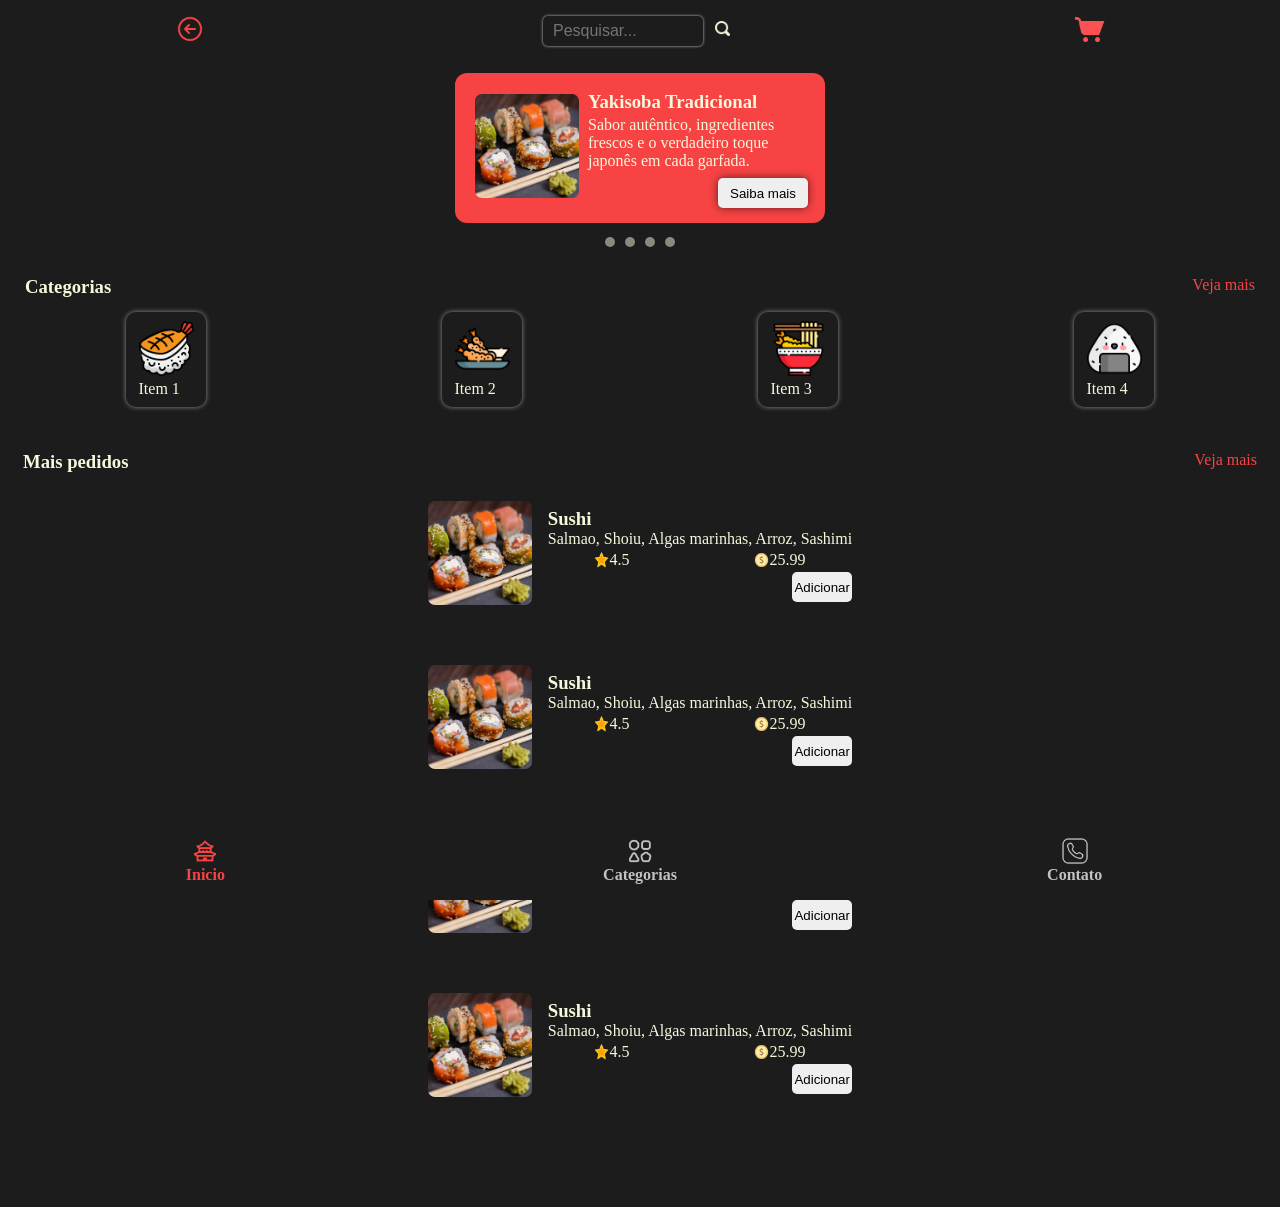
==== cardapio.html @ 361e30d0 "tudo pronto para implementar o js" ====
<!DOCTYPE html>
<html lang="pt-BR">
<head>
  <meta charset="UTF-8">
  <meta name="viewport" content="width=device-width, initial-scale=1.0">
  <link rel="stylesheet" href="layout.css">
  <title>Cardapio - Japan</title>
</head>

<body>
  <header>
    <a href="index.html"><img src="img/voltar.png" alt="voltar"></a>
      <div class="search-container">
        <input type="text" placeholder="Pesquisar...">
        <button><img src="img/search.png" alt="pesquisar"></button>
      </div>
    <a href ="#"><img id="cart" src="img/img-cart.png" alt="cart"></a>
    
    
  </header>
  
  <section class="destaques">
    <div class="carrossel">
  
<!--SLIDE 1-->    
       <div class="slide">
         <div class="img-pratos">
           <img src="img/img1.jpeg" alt="img-prato">
         </div>
        
         <div class="info-slide">
           <div class="info">
              <h3>Yakisoba Tradicional</h3>
              <p>Sabor autêntico, ingredientes frescos e o verdadeiro toque japonês em cada garfada.</p>
           </div>
           
           <div class="btn-slide">
             <button>Saiba mais</button>
           </div>
        </div>
      </div>
      
<!--SLIDE 2-->        
      <div class="slide">
       <div class="img-pratos">
           <img src="img/img2.jpeg" alt="img-prato">
         </div>
        
         <div class="info-slide">
           <div class="info">
              <span><h3>Chef Akira</h3>
              <p>Apaixonado pela culinária japonesa, combina tradição e criatividade para levar o melhor sabor oriental a cada prato.</p></span>
           </div>
           
           <div class="btn-slide">
             <button>Saiba mais</button>
           </div>
        </div>
      </div>
      
<!--SLIDE 3-->  
      <div class="slide">
           <div class="img-pratos">
           <img src="img/img3.jpeg" alt="img-prato">
         </div>
        
         <div class="info-slide">
           <div class="info">
              <h3>Nossa cozinha</h3>
              <p>Onde tradição e qualidade se encontram. Cada prato é preparado com ingredientes frescos e o verdadeiro cuidado japonês.</p>
           </div>
           
           <div class="btn-slide">
             <button>Saiba mais</button>
           </div>
        </div>
      </div>

      
<!--SLIDE 4-->  
      <div class="slide">
        
   <div class="img-pratos">
           <img src="img/img4.jpeg" alt="img-prato">
         </div>
        
         <div class="info-slide">
           <div class="info">
              <span><h3> Cupom Especial</h3>
              <p>Use SUSHI10 e ganhe 10% de desconto no seu pedido! Aproveite o sabor japonês com um toque de economia. </p></span>
           </div>
           
           <div class="btn-slide">
             <button>Saiba mais</button>
           </div>
        </div>
      </div>
  
    </div>
  
    <div class="nav">
      <span></span><span></span><span></span><span></span>
    </div>
  </section>
  
  <nav>
    <div class="titulo-menu">
      <h3>Categorias</h3>
      <a href="categorias.html">Veja mais</a>
    </div>
    
    <section class="container-menu">
      
     <div class="itens-menu"><a href="#">
        <img src="img/sushi.png" alt="item1">
        <p>Item 1</p></a>
      </div>
      
    <div class="itens-menu"><a href="#">
        <img src="img/tempura.png" alt="item2">
        <p>Item 2</p></a>
      </div>
      
    <div class="itens-menu"><a href="#">
        <img src="img/udon.png" alt="item3">
        <p>Item 3</p></a>
      </div>
      
    <div class="itens-menu"><a href="#">
        <img src="img/onigiri.png" alt="item4">
        <p>Item 4</p></a>
      </div>
      

    </section>
  </nav>
  
  <main class="populares">
    <div class="titulo-populares">
      <h3>Mais pedidos</h3>
      <a href="#categorias.html">Veja mais</a>
    </div>
    
 <!--ITEM 1-->   
    <section class="container-populares">
       <div class="img-pratos">
         <img src="img/img1.jpeg" alt="img-prato">
       </div>
        
        <div class="container-info-preco">
           <div class="info">
            <h3>Sushi</h3>
            <p>Salmao, Shoiu, Algas marinhas, Arroz, Sashimi</p>
           </div>
           
           <div class="info-footer">
             <div class="avaliacao">
               <img src="img/star.png" alt="star">
               <p>4.5</p>
             </div>
             
             <div class="preco">
               <img src="img/cifrao.png" alt="cifrao">
               <P>25.99</P>
             </div>
           </div>
           <div class="btn-populares">
             <button>Adicionar</button>
           </div>
        </div>
    </section>
    
 <!--ITEM 2-->   
    <section class="container-populares">
       <div class="img-pratos">
         <img src="img/img1.jpeg" alt="img-prato">
       </div>
        
        <div class="container-info-preco">
           <div class="info">
            <h3>Sushi</h3>
            <p>Salmao, Shoiu, Algas marinhas, Arroz, Sashimi</p>
           </div>
           
           <div class="info-footer">
             <div class="avaliacao">
               <img src="img/star.png" alt="star">
               <p>4.5</p>
             </div>
             
             <div class="preco">
               <img src="img/cifrao.png" alt="cifrao">
               <P>25.99</P>
             </div>
           </div>
           <div class="btn-populares">
             <button>Adicionar</button>
           </div>
        </div>
    </section>
    
  <!--ITEM 3-->     
    <section class="container-populares">
       <div class="img-pratos">
         <img src="img/img1.jpeg" alt="img-prato">
       </div>
        
        <div class="container-info-preco">
           <div class="info">
            <h3>Sushi</h3>
            <p>Salmao, Shoiu, Algas marinhas, Arroz, Sashimi</p>
           </div>
           
           <div class="info-footer">
             <div class="avaliacao">
               <img src="img/star.png" alt="star">
               <p>4.5</p>
             </div>
             
             <div class="preco">
               <img src="img/cifrao.png" alt="cifrao">
               <P>25.99</P>
             </div>
           </div>
           <div class="btn-populares">
             <button>Adicionar</button>
           </div>
        </div>
    </section>
    
 <!--ITEM 4-->   
    <section class="container-populares">
       <div class="img-pratos">
         <img src="img/img1.jpeg" alt="img-prato">
       </div>
        
        <div class="container-info-preco">
           <div class="info">
            <h3>Sushi</h3>
            <p>Salmao, Shoiu, Algas marinhas, Arroz, Sashimi</p>
           </div>
           
           <div class="info-footer">
             <div class="avaliacao">
               <img src="img/star.png" alt="star">
               <p>4.5</p>
             </div>
             
             <div class="preco">
               <img src="img/cifrao.png" alt="cifrao">
               <P>25.99</P>
             </div>
           </div>
           <div class="btn-populares">
             <button>Adicionar</button>
           </div>
        </div>
    </section>
    
  </main>
  <footer>
    <div class="menu-footer"><a href="#">
      <img src="img/home-red.png" alt="home">
      <h4><span>Inicio</span></h4></a>
    </div>
    
    <div class="menu-footer"><a href="Categorias.html">
      <img src="img/categoria-gray.png" alt="categoria">
      <h4>Categorias</h4></a>
    </div>
    
    <div class="menu-footer"><a href="contato.html">
      <img src="img/contato-gray.png" alt="Contato">
      <h4>Contato</h4></a>
    </div>
  </footer>
</body>

</html>
---- layout.css ----
:root {
    --salmon: #f74343;
    --black: #1c1c1c;
    --rice: #f6f8db;
}

* {
  margin: 0;
  padding: 0;
  box-sizing: border-box;
  text-decoration: none;
  border-style: none;
}

input {
  background-color: var(--black);
  box-shadow: 0px 0px 3px rgba(255, 255,255,0.8);
  color: var(--rice);
  padding: 0 10px;
}


a {
  color: var(--salmon);
  outline: none;
  box-shadow: none;
}

body {
  display: flex;
  margin: 3px;
  flex-wrap: wrap;
  background: var(--black);
}

header, 
.destaques,
nav,
main {
  display: flex;
  margin: 3px;
  background: #a1a1a1;
}

header {
  justify-content: space-around;
  align-items: center;
  flex: 1 1 100vw;
  height: 50px;
  background-color: var(--black);
}

header img {
  width: 30px;
}


.search-container input[type="text"] {
      font-size: 12pt;
      height: 30px;
      border-radius: 5px;
      outline: none;
      width: 160px;
      transition: 0.3s;
}

.search-container input[type="text"]:focus {
      border-color: #007BFF;
      width: 200px;
}

.search-container button {
      width: 30px;
      height: 30px;
      border: none;
      background-color: var(--black);
      color: var(--rice);
      border-radius: 5px;
      cursor: pointer;
      font-size: 12pt;
      transition: 0.3s;
      
  }

.search-container button:hover {
      box-shadow: 0px 0px 3px rgba(255, 255, 255, 0.5);
}

.search-container button img {
  width: 15px;
}

#cart {
  width: 30px;
}

.destaques {
  justify-content: center;
  align-items: center;
  flex-direction: column;
  flex: 1 1 100vw;
  height: 200px;
  background: var(--black);
}


.carrossel {
    display: flex;
    overflow-x: auto;
    scroll-snap-type: x proximity;
    scroll-behavior: smooth;
    width: 370px;
    height: 150px;
    border-radius: 12px;
    scrollbar-width: none; /* esconde a barra no Firefox */
  }

.carrossel::-webkit-scrollbar {
    display: none; /* esconde a barra no Chrome */
  }

.slide {
    flex: 0 0 100%;
    scroll-snap-align: start;
    display: flex;
    align-items: center;
    justify-content: center;
    font-size: 12pt;
    color: var(--rice);
    user-select: none;
    gap: 3px;
    padding: 0 17px;
  }
  
  
.img-pratos img {
  width: 110px;
  border-radius: 10px;
  padding: 3px;
}
  
.info-slide h3,
.info-slide p {
    margin: 3px;
}
  
  .info-slide {
    display: flex;
    flex-direction: column;
    gap: 5px;
}

.btn-slide {
  display: flex;
  justify-content: right;
}
  
.btn-slide button {
  
    width: 90px;
    height: 30px;
    border-radius: 5px;
    box-shadow: 0px 0px 8px rgba(0,0,0,0.6);
}
  
  .btn-slide button:hover {
    background-color: var(--salmon);
}

  .slide:nth-child(1) { background: var(--salmon); }
  .slide:nth-child(2) { background: var(--rice); }
  .slide:nth-child(3) { background: var(--salmon); }
  .slide:nth-child(4) { background: var(--rice); }

  /* Pontinhos de navegação */
.nav {
    text-align: center;
    margin-top: 10px;
}
  

.nav span {
    display: inline-block;
    width: 10px;
    height: 10px;
    background: var(--rice);
    opacity: 0.5;
    border-radius: 50%;
    margin: 0 5px;
}

.info span {
  color: var(--black);
}

nav {
  justify-content: center;
  align-items: center;
  flex-wrap: wrap;
  flex: 1 1 100vw;
  height: 150px;
  padding: 2px;
  background-color: var(--black);
}

.titulo-menu {
  display: flex;
  flex: 1 1 100vw;
  justify-content: space-between;
  padding: 0 17px;
}

.titulo-menu h3 {
  color: var(--rice);
}

.itens-menu {
  display: flex;
  justify-content: center;
  align-items: center;
  flex-direction: column;
  width: 80px;
  height: 95px;
  margin: 3px;
  box-shadow: 0px 0px 5px rgba(255, 255, 255, 0.5);
  border-radius: 10px;
  gap: 5px;
}

.itens-menu:hover {
  transform: scale(1.2);
}

.itens-menu img {
  width: 55px;
  
}

.itens-menu p {
  color: var(--rice);
}


.container-menu {
  display: flex;
  flex: 1 1 100vw;
  justify-content: space-around;
}

main {
  flex: 1 1 100vw;
  height: 750px;
  margin-top: 30px;
  background-color: var(--black);
  padding-bottom: 100px;
}

.populares {
  flex-direction: column;
}

.titulo-populares {
  display: flex;
  justify-content: space-between;
  padding: 0 17px;
  color: var(--rice);
}

.container-populares {
  display: flex;
  justify-content: center;
  align-items: center;
  margin: 25px;
  gap: 10px;
}

.container-info-preco {
  display: flex;
  flex-direction: column;
  margin: 3px;
  gap: 3px;
}

.info {
  color: var(--rice);
}

.info-footer {
  display: flex;
  justify-content: space-around;
  gap: 30px;
}

.preco {
  display: flex;
  color: var(--rice);
}

.avaliacao img {
  width: 15px;
  height: auto;
}

.preco img {
  width: 17px;
  height: auto;
}
.avaliacao {
  display: flex;
  color: var(--rice);
}

.btn-populares {
  display: flex;
  justify-content: right;
}

.btn-populares button:hover {
  background-color: var(--salmon);
  transform: scale(1.1);
  box-shadow: 0px 0px 8px rgba(255,255,255,0.5);
}

.container-info-preco button {
  width: 60px;
  height: 30px;
  border-radius: 5px;
  position: right;
}

footer {
  display: flex;
  justify-content: space-around;
  align-items: center;
  
  position: fixed;
  bottom: 0;
  left: 0;
  width: 100vw;
  height: 80px;
  padding: 3px;
  background-color: var(--black);
  gap: 30px;
  
  /*border: 1px solid gold;*/
}

.menu-footer a {
  display: flex;
  width: 60px;
  height: 60px;
  flex-direction: column;
  align-items: center;
  justify-content: center;
  border-radius: 10px;
}

.menu-footer img {
  width: 30px;
}

.menu-footer h4 {
  color: #c5c1c1;
}

span {
  color: var(--salmon);
}
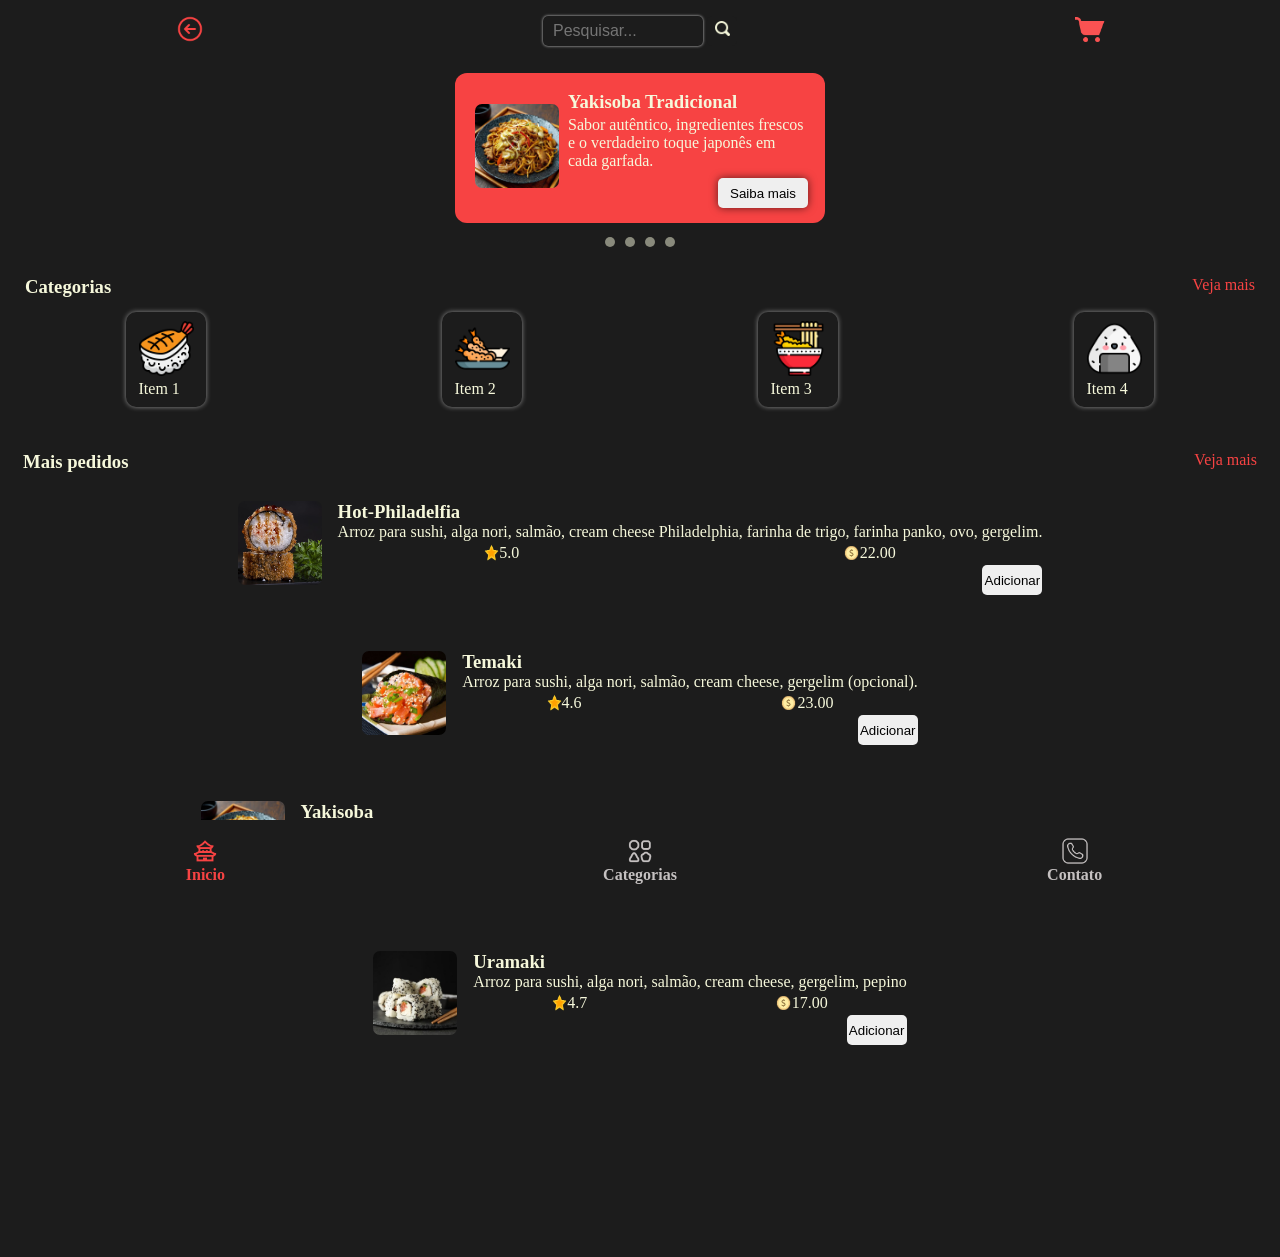
==== commit 6d97e2de: "FINALIZANDO O JAVASCRIPT ADD MECANINCA PARA O FORMULARIO DE SUGESTÕES E PARA O CAMPO DE PESQUISA" ====
--- a/cardapio.html
+++ b/cardapio.html
@@ -3,7 +3,7 @@
 <head>
   <meta charset="UTF-8">
   <meta name="viewport" content="width=device-width, initial-scale=1.0">
-  <link rel="stylesheet" href="layout.css">
+  <link rel="stylesheet" href="cardapio.css">
   <title>Cardapio - Japan</title>
 </head>
 
@@ -14,18 +14,18 @@
         <input type="text" placeholder="Pesquisar...">
         <button><img src="img/search.png" alt="pesquisar"></button>
       </div>
-    <a href ="#"><img id="cart" src="img/img-cart.png" alt="cart"></a>
+    <a href ="cart.html"><img id="cart" src="img/img-cart.png" alt="cart"></a>
     
     
   </header>
-  
+
+<!-- CARROSSEL -->
   <section class="destaques">
     <div class="carrossel">
-  
 <!--SLIDE 1-->    
        <div class="slide">
          <div class="img-pratos">
-           <img src="img/img1.jpeg" alt="img-prato">
+           <img src="img-pratos/yakisoba.jpeg" alt="img-prato">
          </div>
         
          <div class="info-slide">
@@ -102,30 +102,34 @@
       <span></span><span></span><span></span><span></span>
     </div>
   </section>
-  
+ 
+ <!-- MENU RÁPIDO --> 
   <nav>
     <div class="titulo-menu">
       <h3>Categorias</h3>
       <a href="categorias.html">Veja mais</a>
     </div>
-    
     <section class="container-menu">
-      
-     <div class="itens-menu"><a href="#">
+
+<!-- ITEM 1 -->      
+     <div class="itens-menu"><a href="item1.html">
         <img src="img/sushi.png" alt="item1">
         <p>Item 1</p></a>
       </div>
-      
+ 
+ <!-- ITEM 2 -->     
     <div class="itens-menu"><a href="#">
         <img src="img/tempura.png" alt="item2">
         <p>Item 2</p></a>
       </div>
-      
+
+<!-- ITEM 3 -->      
     <div class="itens-menu"><a href="#">
         <img src="img/udon.png" alt="item3">
         <p>Item 3</p></a>
       </div>
-      
+ 
+ <!-- ITEM 4 -->     
     <div class="itens-menu"><a href="#">
         <img src="img/onigiri.png" alt="item4">
         <p>Item 4</p></a>
@@ -134,7 +138,8 @@
 
     </section>
   </nav>
-  
+ 
+ <!-- MAIS PEDIDOS --> 
   <main class="populares">
     <div class="titulo-populares">
       <h3>Mais pedidos</h3>
@@ -142,122 +147,124 @@
     </div>
     
  <!--ITEM 1-->   
-    <section class="container-populares">
-       <div class="img-pratos">
-         <img src="img/img1.jpeg" alt="img-prato">
-       </div>
-        
-        <div class="container-info-preco">
-           <div class="info">
-            <h3>Sushi</h3>
-            <p>Salmao, Shoiu, Algas marinhas, Arroz, Sashimi</p>
-           </div>
-           
-           <div class="info-footer">
-             <div class="avaliacao">
-               <img src="img/star.png" alt="star">
-               <p>4.5</p>
-             </div>
-             
-             <div class="preco">
-               <img src="img/cifrao.png" alt="cifrao">
-               <P>25.99</P>
-             </div>
-           </div>
-           <div class="btn-populares">
+    <section class="container-pratos">
+       <div class="img-pratos" id="img-pratos">
+         <img src="img-pratos/hot.jpeg" alt="img-prato">
+       </div>
+        
+        <div class="container-info-preco">
+           <div class="info">
+            <h3>Hot-Philadelfia</h3>
+            <p>Arroz para sushi, alga nori, salmão, cream cheese Philadelphia, farinha de trigo, farinha panko, ovo, gergelim.</p>
+           </div>
+           
+           <div class="info-footer">
+             <div class="avaliacao">
+               <img src="img/star.png" alt="star">
+               <p>5.0</p>
+             </div>
+             
+             <div class="preco">
+               <img src="img/cifrao.png" alt="cifrao">
+               <P>22.00</P>
+             </div>
+           </div>
+           <div class="btn-pratos">
              <button>Adicionar</button>
            </div>
         </div>
     </section>
     
  <!--ITEM 2-->   
-    <section class="container-populares">
-       <div class="img-pratos">
-         <img src="img/img1.jpeg" alt="img-prato">
-       </div>
-        
-        <div class="container-info-preco">
-           <div class="info">
-            <h3>Sushi</h3>
-            <p>Salmao, Shoiu, Algas marinhas, Arroz, Sashimi</p>
-           </div>
-           
-           <div class="info-footer">
-             <div class="avaliacao">
-               <img src="img/star.png" alt="star">
-               <p>4.5</p>
-             </div>
-             
-             <div class="preco">
-               <img src="img/cifrao.png" alt="cifrao">
-               <P>25.99</P>
-             </div>
-           </div>
-           <div class="btn-populares">
+    <section class="container-pratos">
+       <div class="img-pratos">
+         <img src="img-pratos/temaki.jpeg" alt="img-prato">
+       </div>
+        
+        <div class="container-info-preco">
+           <div class="info">
+            <h3>Temaki</h3>
+            <p>Arroz para sushi, alga nori, salmão, cream cheese, gergelim (opcional).</p>
+           </div>
+           
+           <div class="info-footer">
+             <div class="avaliacao">
+               <img src="img/star.png" alt="star">
+               <p>4.6</p>
+             </div>
+             
+             <div class="preco">
+               <img src="img/cifrao.png" alt="cifrao">
+               <P>23.00</P>
+             </div>
+           </div>
+           <div class="btn-pratos">
              <button>Adicionar</button>
            </div>
         </div>
     </section>
     
   <!--ITEM 3-->     
-    <section class="container-populares">
-       <div class="img-pratos">
-         <img src="img/img1.jpeg" alt="img-prato">
-       </div>
-        
-        <div class="container-info-preco">
-           <div class="info">
-            <h3>Sushi</h3>
-            <p>Salmao, Shoiu, Algas marinhas, Arroz, Sashimi</p>
-           </div>
-           
-           <div class="info-footer">
-             <div class="avaliacao">
-               <img src="img/star.png" alt="star">
-               <p>4.5</p>
-             </div>
-             
-             <div class="preco">
-               <img src="img/cifrao.png" alt="cifrao">
-               <P>25.99</P>
-             </div>
-           </div>
-           <div class="btn-populares">
+    <section class="container-pratos">
+       <div class="img-pratos">
+         <img src="img-pratos/yakisoba.jpeg" alt="img-prato">
+       </div>
+        
+        <div class="container-info-preco">
+           <div class="info">
+            <h3>Yakisoba</h3>
+            <p>Macarrão para yakisoba, camarão, repolho, cenoura, brócolis, cebola, shoyu, molho de ostra, óleo de gergelim (opcional).</p>
+           </div>
+           
+           <div class="info-footer">
+             <div class="avaliacao">
+               <img src="img/star.png" alt="star">
+               <p>4.8</p>
+             </div>
+             
+             <div class="preco">
+               <img src="img/cifrao.png" alt="cifrao">
+               <P>27.00</P>
+             </div>
+           </div>
+           <div class="btn-pratos">
              <button>Adicionar</button>
            </div>
         </div>
     </section>
     
  <!--ITEM 4-->   
-    <section class="container-populares">
-       <div class="img-pratos">
-         <img src="img/img1.jpeg" alt="img-prato">
-       </div>
-        
-        <div class="container-info-preco">
-           <div class="info">
-            <h3>Sushi</h3>
-            <p>Salmao, Shoiu, Algas marinhas, Arroz, Sashimi</p>
-           </div>
-           
-           <div class="info-footer">
-             <div class="avaliacao">
-               <img src="img/star.png" alt="star">
-               <p>4.5</p>
-             </div>
-             
-             <div class="preco">
-               <img src="img/cifrao.png" alt="cifrao">
-               <P>25.99</P>
-             </div>
-           </div>
-           <div class="btn-populares">
+    <section class="container-pratos">
+       <div class="img-pratos">
+         <img src="img-pratos/urumaki.jpeg" alt="img-prato">
+       </div>
+        
+        <div class="container-info-preco">
+           <div class="info">
+            <h3>Uramaki</h3>
+            <p>Arroz para sushi, alga nori, salmão, cream cheese, gergelim, pepino</p>
+           </div>
+           
+           <div class="info-footer">
+             <div class="avaliacao">
+               <img src="img/star.png" alt="star">
+               <p>4.7</p>
+             </div>
+             
+             <div class="preco">
+               <img src="img/cifrao.png" alt="cifrao">
+               <P>17.00</P>
+             </div>
+           </div>
+           <div class="btn-pratos">
              <button>Adicionar</button>
            </div>
         </div>
     </section>
     
   </main>
+
+ <!-- FOOTER --> 
   <footer>
     <div class="menu-footer"><a href="#">
       <img src="img/home-red.png" alt="home">
@@ -274,6 +281,8 @@
       <h4>Contato</h4></a>
     </div>
   </footer>
+  
+  <script src="script.js"></script>
 </body>
 
 </html>
--- a/cardapio.css
+++ b/cardapio.css
@@ -0,0 +1,370 @@
+:root {
+    --salmon: #f74343;
+    --black: #1c1c1c;
+    --rice: #f6f8db;
+}
+
+* {
+  margin: 0;
+  padding: 0;
+  box-sizing: border-box;
+  text-decoration: none;
+  border-style: none;
+}
+
+input {
+  background-color: var(--black);
+  box-shadow: 0px 0px 3px rgba(255, 255,255,0.8);
+  color: var(--rice);
+  padding: 0 10px;
+}
+
+
+a {
+  color: var(--salmon);
+  outline: none;
+  box-shadow: none;
+}
+
+body {
+  display: flex;
+  margin: 3px;
+  flex-wrap: wrap;
+  background: var(--black);
+}
+
+header, 
+.destaques,
+nav,
+main {
+  display: flex;
+  margin: 3px;
+  background: #a1a1a1;
+}
+
+header {
+  justify-content: space-around;
+  align-items: center;
+  flex: 1 1 100vw;
+  height: 50px;
+  background-color: var(--black);
+}
+
+header img {
+  width: 30px;
+}
+
+.search-container input[type="text"] {
+      font-size: 12pt;
+      height: 30px;
+      border-radius: 5px;
+      outline: none;
+      width: 160px;
+      transition: 0.3s;
+}
+
+.search-container input[type="text"]:focus {
+      width: 200px;
+}
+
+.search-container button {
+      width: 30px;
+      height: 30px;
+      border: none;
+      background-color: var(--black);
+      color: var(--rice);
+      border-radius: 5px;
+      cursor: pointer;
+      font-size: 12pt;
+      transition: 0.3s;
+  }
+
+.search-container button:hover {
+      box-shadow: 0px 0px 3px rgba(255, 255, 255, 0.5);
+}
+
+.search-container button img {
+  width: 15px;
+}
+
+#cart {
+  width: 30px;
+}
+
+/*----------------------------*/
+/* CARROSSEL */
+.destaques {
+  justify-content: center;
+  align-items: center;
+  flex-direction: column;
+  flex: 1 1 100vw;
+  height: 200px;
+  background: var(--black);
+}
+
+.carrossel {
+    display: flex;
+    overflow-x: auto;
+    scroll-snap-type: x proximity;
+    scroll-behavior: smooth;
+    width: 370px;
+    height: 150px;
+    border-radius: 12px;
+    scrollbar-width: none; /* esconde a barra no Firefox */
+  }
+
+.carrossel::-webkit-scrollbar {
+    display: none; /* esconde a barra no Chrome */
+  }
+
+.slide {
+    flex: 0 0 100%;
+    scroll-snap-align: start;
+    display: flex;
+    align-items: center;
+    justify-content: center;
+    font-size: 12pt;
+    color: var(--rice);
+    user-select: none;
+    gap: 3px;
+    padding: 0 17px;
+  }
+  
+ /* IMAGEM CARROSSEL */ 
+.img-pratos img {
+  width: 90px;
+  border-radius: 10px;
+  padding: 3px;
+}
+  
+.info-slide h3,
+.info-slide p {
+    margin: 3px;
+}
+  
+.info-slide {
+    display: flex;
+    flex-direction: column;
+    gap: 5px;
+}
+
+.btn-slide {
+  display: flex;
+  justify-content: right;
+}
+  
+.btn-slide button {
+  
+    width: 90px;
+    height: 30px;
+    border-radius: 5px;
+    box-shadow: 0px 0px 8px rgba(0,0,0,0.6);
+}
+  
+  .btn-slide button:hover {
+    background-color: var(--salmon);
+}
+
+  .slide:nth-child(1) { background: var(--salmon); }
+  .slide:nth-child(2) { background: var(--rice); }
+  .slide:nth-child(3) { background: var(--salmon); }
+  .slide:nth-child(4) { background: var(--rice); }
+
+  /* Pontinhos de navegação */
+.nav {
+    text-align: center;
+    margin-top: 10px;
+}
+  
+
+.nav span {
+    display: inline-block;
+    width: 10px;
+    height: 10px;
+    background: var(--rice);
+    opacity: 0.5;
+    border-radius: 50%;
+    margin: 0 5px;
+}
+
+.info span {
+  color: var(--black);
+}
+/* FIM CARROSSEL */
+
+/*----------------------------*/
+/* MENU RAPIDO */
+nav {
+  justify-content: center;
+  align-items: center;
+  flex-wrap: wrap;
+  flex: 1 1 100vw;
+  height: 150px;
+  padding: 2px;
+  background-color: var(--black);
+}
+
+.container-menu {
+  display: flex;
+  flex: 1 1 100vw;
+  justify-content: space-around;
+}
+
+.titulo-menu {
+  display: flex;
+  flex: 1 1 100vw;
+  justify-content: space-between;
+  padding: 0 17px;
+}
+
+.titulo-menu h3 {
+  color: var(--rice);
+}
+
+.itens-menu {
+  display: flex;
+  justify-content: center;
+  align-items: center;
+  flex-direction: column;
+  width: 80px;
+  height: 95px;
+  margin: 3px;
+  box-shadow: 0px 0px 5px rgba(255, 255, 255, 0.5);
+  border-radius: 10px;
+  gap: 5px;
+}
+
+.itens-menu:hover {
+  transform: scale(1.2);
+}
+
+.itens-menu img {
+  width: 55px;
+  
+}
+
+.itens-menu p {
+  color: var(--rice);
+}
+
+/*----------------------------*/
+/* MAIS PEDIDOS */
+main {
+  flex: 1 1 100vw;
+  height: 800px;
+  margin-top: 30px;
+  background-color: var(--black);
+  padding-bottom: 100px;
+}
+
+.populares {
+  flex-direction: column;
+}
+
+.titulo-populares {
+  display: flex;
+  justify-content: space-between;
+  padding: 0 17px;
+  color: var(--rice);
+}
+
+.container-pratos {
+  display: flex;
+  justify-content: center;
+  align-items: start;
+  margin: 25px;
+  gap: 10px;
+}
+
+.container-info-preco {
+  display: flex;
+  flex-direction: column;
+  margin: 3px;
+  gap: 3px;
+}
+
+.info {
+  color: var(--rice);
+}
+
+.info-footer {
+  display: flex;
+  justify-content: space-around;
+  gap: 30px;
+}
+
+.preco {
+  display: flex;
+  color: var(--rice);
+}
+
+.avaliacao img {
+  width: 15px;
+  height: auto;
+}
+
+.preco img {
+  width: 17px;
+  height: auto;
+}
+.avaliacao {
+  display: flex;
+  color: var(--rice);
+}
+
+.btn-pratos {
+  display: flex;
+  justify-content: right;
+}
+
+.btn-pratos button:hover {
+  background-color: var(--salmon);
+  transform: scale(1.1);
+  box-shadow: 0px 0px 8px rgba(255,255,255,0.5);
+}
+
+.container-info-preco button {
+  width: 60px;
+  height: 30px;
+  border-radius: 5px;
+  position: right;
+}
+
+/*----------------------------*/
+/* FOOTER */
+footer {
+  display: flex;
+  justify-content: space-around;
+  align-items: center;
+  
+  position: fixed;
+  bottom: 0;
+  left: 0;
+  width: 100vw;
+  height: 80px;
+  padding: 3px;
+  background-color: var(--black);
+  gap: 30px;
+}
+
+.menu-footer a {
+  display: flex;
+  width: 60px;
+  height: 60px;
+  flex-direction: column;
+  align-items: center;
+  justify-content: center;
+  border-radius: 10px;
+}
+
+.menu-footer img {
+  width: 30px;
+}
+
+.menu-footer h4 {
+  color: #c5c1c1;
+}
+
+span {
+  color: var(--salmon);
+}
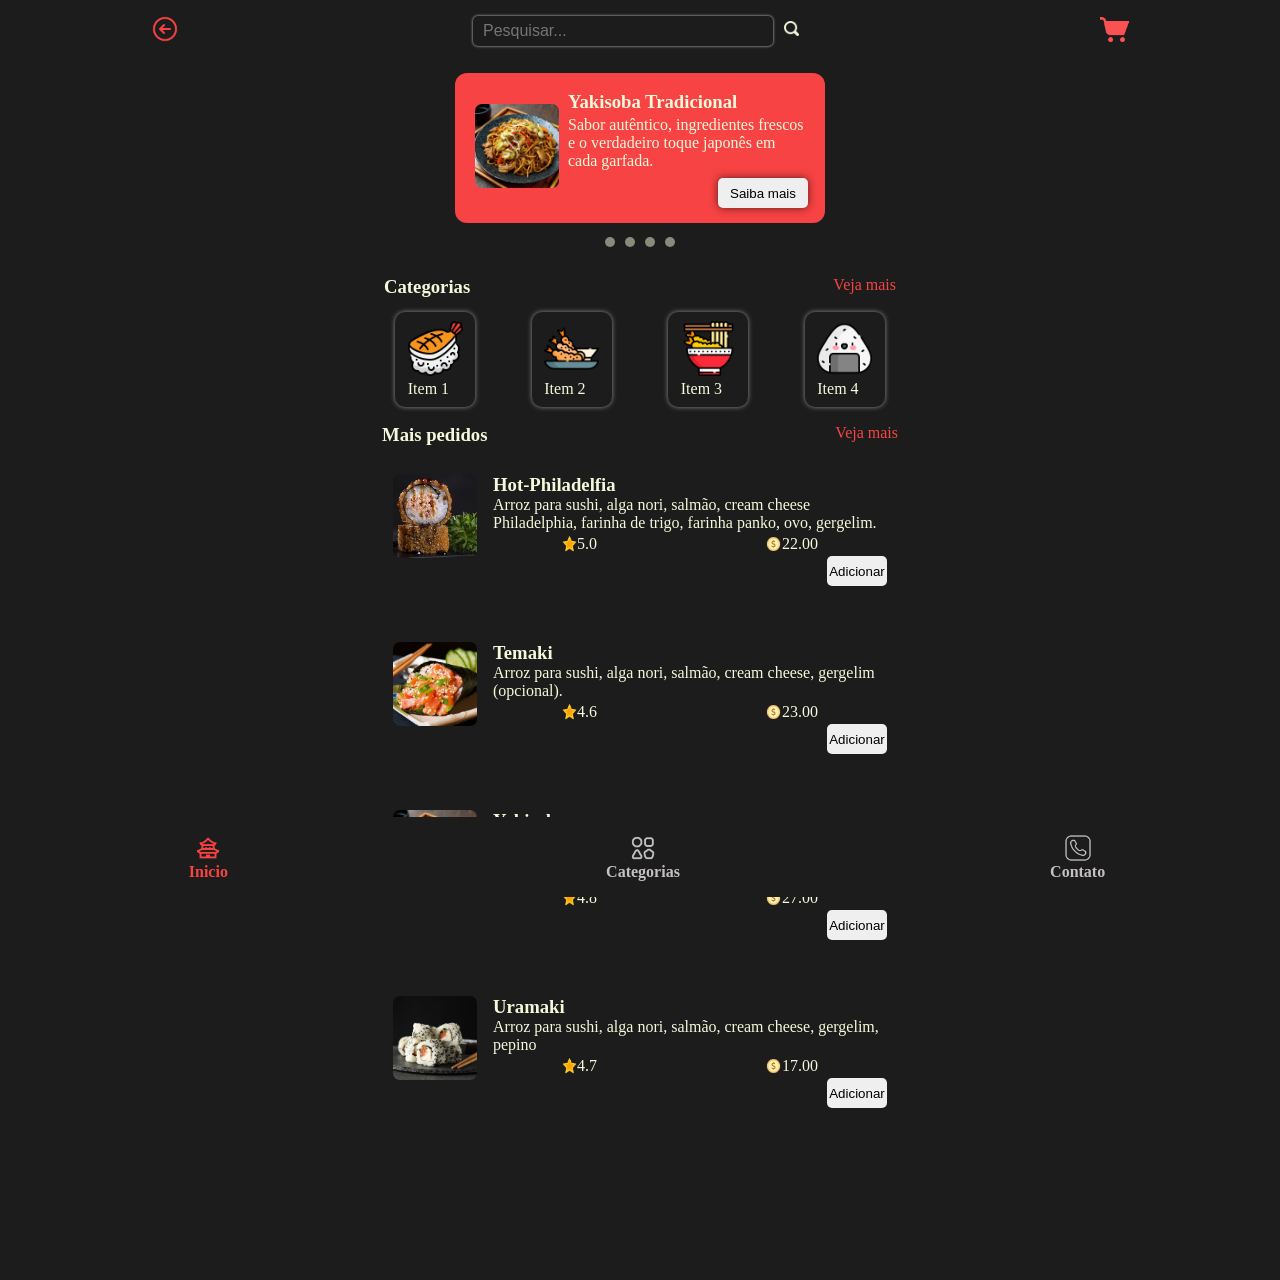
==== commit fa6df02e: "CARDAPIO FINALIZADO - V1.0" ====
--- a/cardapio.html
+++ b/cardapio.html
@@ -11,8 +11,8 @@
   <header>
     <a href="index.html"><img src="img/voltar.png" alt="voltar"></a>
       <div class="search-container">
-        <input type="text" placeholder="Pesquisar...">
-        <button><img src="img/search.png" alt="pesquisar"></button>
+        <input type="text" id="campo-busca" placeholder="Pesquisar...">
+        <button id="btn-buscar"><img src="img/search.png" alt="pesquisar"></button>
       </div>
     <a href ="cart.html"><img id="cart" src="img/img-cart.png" alt="cart"></a>
     
@@ -283,6 +283,66 @@
   </footer>
   
   <script src="script.js"></script>
+  <script src="busca.js"></script>
+  <script>
+  const carrossel = document.querySelector('.carrossel');
+  const slides = document.querySelectorAll('.slide');
+  const navDots = document.querySelectorAll('.nav span');
+
+  /* --------------------------
+     ARRASTAR COM O MOUSE
+  --------------------------- */
+  let isDown = false;
+  let startX;
+  let scrollLeft;
+
+  carrossel.addEventListener('mousedown', (e) => {
+    isDown = true;
+    startX = e.pageX - carrossel.offsetLeft;
+    scrollLeft = carrossel.scrollLeft;
+  });
+
+  carrossel.addEventListener('mouseleave', () => {
+    isDown = false;
+  });
+
+  carrossel.addEventListener('mouseup', () => {
+    isDown = false;
+  });
+
+  carrossel.addEventListener('mousemove', (e) => {
+    if (!isDown) return;
+    e.preventDefault();
+    const x = e.pageX - carrossel.offsetLeft;
+    const walk = (x - startX) * 1.5;
+    carrossel.scrollLeft = scrollLeft - walk;
+  });
+
+  /* --------------------------
+     DOTS / BOLINHAS CLIQUE
+  --------------------------- */
+  navDots.forEach((dot, index) => {
+    dot.addEventListener('click', () => {
+      const slideWidth = slides[0].offsetWidth;
+      carrossel.scrollTo({
+        left: slideWidth * index,
+        behavior: 'smooth'
+      });
+    });
+  });
+
+  /* --------------------------
+     ATUALIZAR BOLINHAS
+  --------------------------- */
+  carrossel.addEventListener('scroll', () => {
+    const slideWidth = slides[0].offsetWidth;
+    const index = Math.round(carrossel.scrollLeft / slideWidth);
+
+    navDots.forEach(dot => dot.style.opacity = '0.4');
+    navDots[index].style.opacity = '1';
+  });
+</script>
+
 </body>
 
 </html>
--- a/cardapio.css
+++ b/cardapio.css
@@ -1,7 +1,7 @@
 :root {
-    --salmon: #f74343;
-    --black: #1c1c1c;
-    --rice: #f6f8db;
+  --salmon: #f74343;
+  --black: #1c1c1c;
+  --rice: #f6f8db;
 }
 
 * {
@@ -14,10 +14,11 @@
 
 input {
   background-color: var(--black);
-  box-shadow: 0px 0px 3px rgba(255, 255,255,0.8);
+  box-shadow: 0px 0px 3px rgba(255, 255, 255, 0.8);
   color: var(--rice);
   padding: 0 10px;
 }
+
 
 
 a {
@@ -28,12 +29,14 @@
 
 body {
   display: flex;
+  flex-direction: column;
+  justify-content: center;
+  align-items: center;
   margin: 3px;
-  flex-wrap: wrap;
   background: var(--black);
 }
 
-header, 
+header,
 .destaques,
 nav,
 main {
@@ -45,7 +48,7 @@
 header {
   justify-content: space-around;
   align-items: center;
-  flex: 1 1 100vw;
+  min-width: 400px;
   height: 50px;
   background-color: var(--black);
 }
@@ -55,32 +58,32 @@
 }
 
 .search-container input[type="text"] {
-      font-size: 12pt;
-      height: 30px;
-      border-radius: 5px;
-      outline: none;
-      width: 160px;
-      transition: 0.3s;
+  font-size: 12pt;
+  height: 30px;
+  border-radius: 5px;
+  outline: none;
+  width: 160px;
+  transition: 0.3s;
 }
 
 .search-container input[type="text"]:focus {
-      width: 200px;
+  width: 200px;
 }
 
 .search-container button {
-      width: 30px;
-      height: 30px;
-      border: none;
-      background-color: var(--black);
-      color: var(--rice);
-      border-radius: 5px;
-      cursor: pointer;
-      font-size: 12pt;
-      transition: 0.3s;
-  }
+  width: 30px;
+  height: 30px;
+  border: none;
+  background-color: var(--black);
+  color: var(--rice);
+  border-radius: 5px;
+  cursor: pointer;
+  font-size: 12pt;
+  transition: 0.3s;
+}
 
 .search-container button:hover {
-      box-shadow: 0px 0px 3px rgba(255, 255, 255, 0.5);
+  box-shadow: 0px 0px 3px rgba(255, 255, 255, 0.5);
 }
 
 .search-container button img {
@@ -97,99 +100,113 @@
   justify-content: center;
   align-items: center;
   flex-direction: column;
-  flex: 1 1 100vw;
+
   height: 200px;
   background: var(--black);
 }
 
 .carrossel {
-    display: flex;
-    overflow-x: auto;
-    scroll-snap-type: x proximity;
-    scroll-behavior: smooth;
-    width: 370px;
-    height: 150px;
-    border-radius: 12px;
-    scrollbar-width: none; /* esconde a barra no Firefox */
-  }
+  display: flex;
+  overflow-x: auto;
+  scroll-snap-type: x proximity;
+  scroll-behavior: smooth;
+  width: 370px;
+  height: 150px;
+  border-radius: 12px;
+  scrollbar-width: none;
+  /* esconde a barra no Firefox */
+}
 
 .carrossel::-webkit-scrollbar {
-    display: none; /* esconde a barra no Chrome */
-  }
+  display: none;
+  /* esconde a barra no Chrome */
+}
 
 .slide {
-    flex: 0 0 100%;
-    scroll-snap-align: start;
-    display: flex;
-    align-items: center;
-    justify-content: center;
-    font-size: 12pt;
-    color: var(--rice);
-    user-select: none;
-    gap: 3px;
-    padding: 0 17px;
-  }
-  
- /* IMAGEM CARROSSEL */ 
+  flex: 0 0 100%;
+  scroll-snap-align: start;
+  display: flex;
+  align-items: center;
+  justify-content: center;
+  font-size: 12pt;
+  color: var(--rice);
+  user-select: none;
+  gap: 3px;
+  padding: 0 17px;
+}
+
+/* IMAGEM CARROSSEL */
 .img-pratos img {
   width: 90px;
   border-radius: 10px;
   padding: 3px;
 }
-  
+
 .info-slide h3,
 .info-slide p {
-    margin: 3px;
-}
-  
+  margin: 3px;
+}
+
 .info-slide {
-    display: flex;
-    flex-direction: column;
-    gap: 5px;
+  display: flex;
+  flex-direction: column;
+  gap: 5px;
 }
 
 .btn-slide {
   display: flex;
   justify-content: right;
 }
-  
+
 .btn-slide button {
-  
-    width: 90px;
-    height: 30px;
-    border-radius: 5px;
-    box-shadow: 0px 0px 8px rgba(0,0,0,0.6);
-}
-  
-  .btn-slide button:hover {
-    background-color: var(--salmon);
-}
-
-  .slide:nth-child(1) { background: var(--salmon); }
-  .slide:nth-child(2) { background: var(--rice); }
-  .slide:nth-child(3) { background: var(--salmon); }
-  .slide:nth-child(4) { background: var(--rice); }
-
-  /* Pontinhos de navegação */
+
+  width: 90px;
+  height: 30px;
+  border-radius: 5px;
+  box-shadow: 0px 0px 8px rgba(0, 0, 0, 0.6);
+}
+
+.btn-slide button:hover {
+  background-color: var(--salmon);
+}
+
+.slide:nth-child(1) {
+  background: var(--salmon);
+}
+
+.slide:nth-child(2) {
+  background: var(--rice);
+}
+
+.slide:nth-child(3) {
+  background: var(--salmon);
+}
+
+.slide:nth-child(4) {
+  background: var(--rice);
+}
+
+/* Pontinhos de navegação */
 .nav {
-    text-align: center;
-    margin-top: 10px;
-}
-  
+  text-align: center;
+  margin-top: 10px;
+}
+
 
 .nav span {
-    display: inline-block;
-    width: 10px;
-    height: 10px;
-    background: var(--rice);
-    opacity: 0.5;
-    border-radius: 50%;
-    margin: 0 5px;
+  display: inline-block;
+  width: 10px;
+  height: 10px;
+  background: var(--rice);
+  opacity: 0.5;
+  border-radius: 50%;
+  margin: 0 5px;
 }
 
 .info span {
   color: var(--black);
 }
+
 /* FIM CARROSSEL */
 
 /*----------------------------*/
@@ -198,7 +215,7 @@
   justify-content: center;
   align-items: center;
   flex-wrap: wrap;
-  flex: 1 1 100vw;
+ 
   height: 150px;
   padding: 2px;
   background-color: var(--black);
@@ -240,25 +257,28 @@
 
 .itens-menu img {
   width: 55px;
-  
+
 }
 
 .itens-menu p {
   color: var(--rice);
+}
+span {
+  color: var(--salmon);
 }
 
 /*----------------------------*/
 /* MAIS PEDIDOS */
 main {
-  flex: 1 1 100vw;
-  height: 800px;
+
+  height: 850px;
   margin-top: 30px;
   background-color: var(--black);
-  padding-bottom: 100px;
 }
 
 .populares {
   flex-direction: column;
+  padding-bottom:200px;
 }
 
 .titulo-populares {
@@ -307,6 +327,7 @@
   width: 17px;
   height: auto;
 }
+
 .avaliacao {
   display: flex;
   color: var(--rice);
@@ -320,7 +341,7 @@
 .btn-pratos button:hover {
   background-color: var(--salmon);
   transform: scale(1.1);
-  box-shadow: 0px 0px 8px rgba(255,255,255,0.5);
+  box-shadow: 0px 0px 8px rgba(255, 255, 255, 0.5);
 }
 
 .container-info-preco button {
@@ -336,7 +357,7 @@
   display: flex;
   justify-content: space-around;
   align-items: center;
-  
+
   position: fixed;
   bottom: 0;
   left: 0;
@@ -365,6 +386,40 @@
   color: #c5c1c1;
 }
 
-span {
-  color: var(--salmon);
-}+
+@media (min-width: 550px) {
+
+ 
+  nav,
+  .destaques,
+  main,
+  footer {
+    width: 550px;
+    flex: none;
+    margin:3px;
+
+  }
+
+   header {
+    width: 100%;
+   }
+
+   .search-container input[type="text"] {
+  font-size: 12pt;
+  height: 30px;
+  border-radius: 5px;
+  outline: none;
+  width: 300px;
+  transition: 0.3s;
+}
+
+.search-container input[type="text"]:focus {
+  width: 400px;
+}
+
+    footer {
+    width: 100%;
+    left: 50%;
+    transform: translateX(-50%); /* centraliza o rodapé fixo */
+  }
+}
